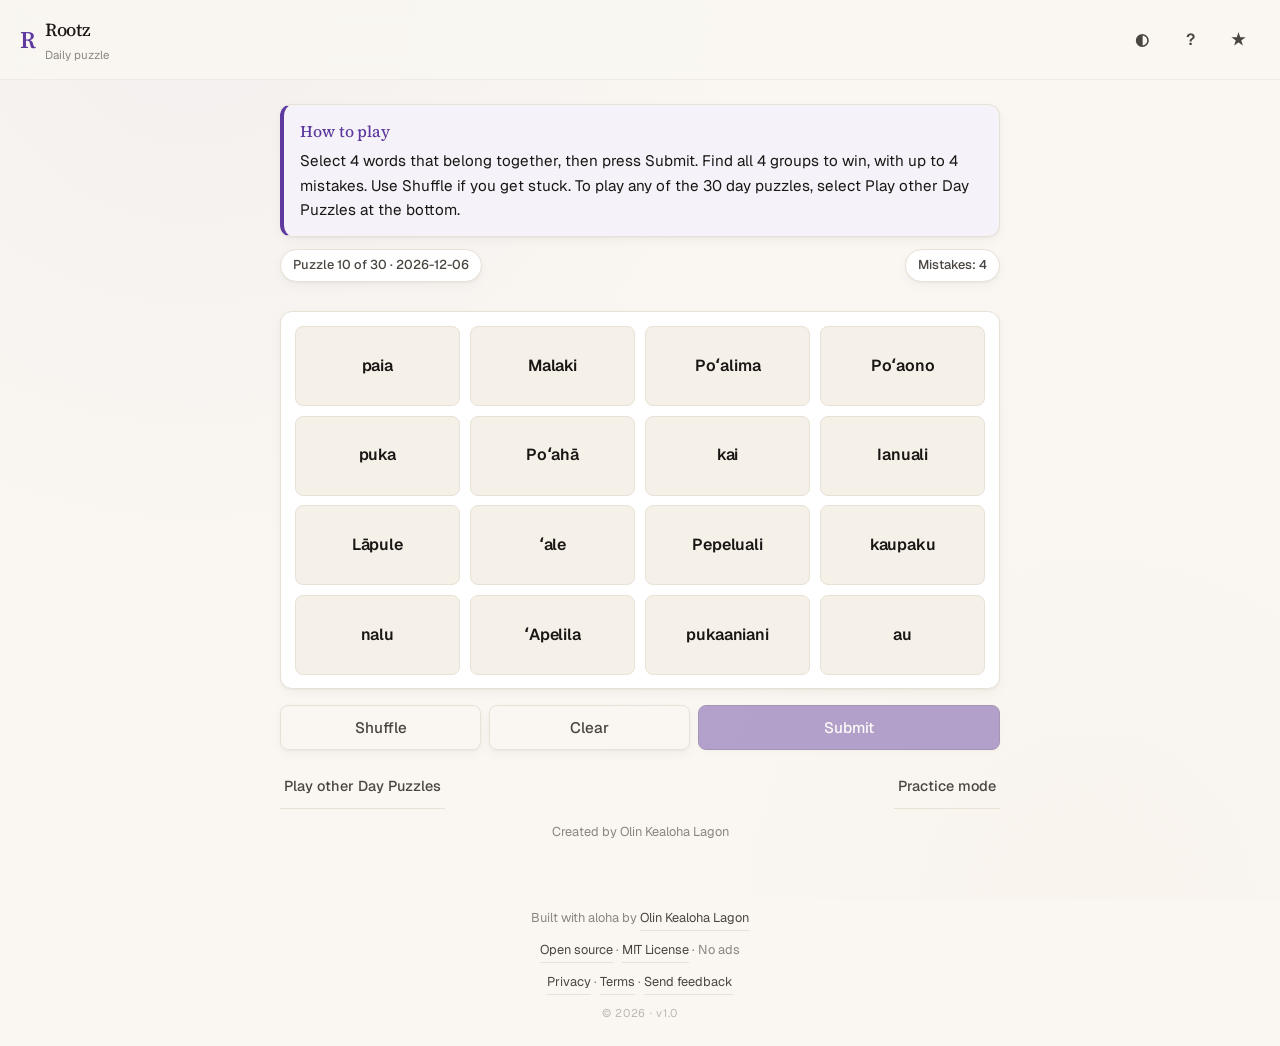
==== index.html @ 4125d130 "Initial commit: Rootz daily Hawaiian word puzzle" ====
<!doctype html>
<html lang="en">
<head>
  <meta charset="utf-8">
  <meta name="viewport" content="width=device-width, initial-scale=1, maximum-scale=5, viewport-fit=cover">
  <meta name="theme-color" content="#faf7f2" media="(prefers-color-scheme: light)">
  <meta name="theme-color" content="#15171c" media="(prefers-color-scheme: dark)">
  <title>Rootz</title>
  <meta name="description" content="A daily Hawaiian word sorting game. Find 4 groups of 4 words.">
  <link rel="manifest" href="manifest.webmanifest">
  <link rel="apple-touch-icon" href="icon-192.png">
  <meta name="apple-mobile-web-app-capable" content="yes">
  <meta name="apple-mobile-web-app-status-bar-style" content="default">
  <meta name="apple-mobile-web-app-title" content="Rootz">
  <meta name="mobile-web-app-capable" content="yes">
  <meta name="format-detection" content="telephone=no">

  <link rel="preconnect" href="https://fonts.googleapis.com">
  <link rel="preconnect" href="https://fonts.gstatic.com" crossorigin>
  <link href="https://fonts.googleapis.com/css2?family=Source+Serif+4:opsz,wght@8..60,400;8..60,500;8..60,600;8..60,700&family=Geist:wght@300;400;500;600;700&display=swap" rel="stylesheet">

  <link rel="stylesheet" href="styles.css">

  <script>
    (function(){
      try{
        var t = localStorage.getItem('rootz_theme');
        if(!t){
          t = (window.matchMedia && window.matchMedia('(prefers-color-scheme: dark)').matches) ? 'dark' : 'light';
        }
        if(t === 'dark') document.documentElement.setAttribute('data-theme', 'dark');
      }catch(e){}
    })();
  </script>
</head>
<body>
  <div class="app">
    <header class="topbar">
      <a class="brand" href="./index.html" aria-label="Rootz home">
        <span class="logo" aria-hidden="true">R</span>
        <span class="brandText">
          <span class="title">Rootz</span>
          <span class="subtitle" id="subtitle">Daily puzzle</span>
        </span>
      </a>

      <div class="topActions">
        <button class="iconBtn" id="themeBtn" type="button" aria-label="Toggle dark mode" title="Toggle dark mode">
          <span aria-hidden="true">◐</span>
        </button>
        <button class="iconBtn" id="howBtn" type="button" aria-label="How to play" title="How to play">
          <span aria-hidden="true">?</span>
        </button>
        <button class="iconBtn" id="statsBtn" type="button" aria-label="Stats" title="Stats">
          <span aria-hidden="true">★</span>
        </button>
      </div>
    </header>

    <main class="main">
      <section class="solvedCard introCard" aria-label="Instructions">
        <div class="solvedLabel">How to play</div>
        <p class="introText">Select 4 words that belong together, then press Submit. Find all 4 groups to win, with up to 4 mistakes. Use Shuffle if you get stuck. To play any of the 30 day puzzles, select Play other Day Puzzles at the bottom.</p>
      </section>

      <section class="statusRow" aria-live="polite">
        <div class="statusPill" id="puzzleMeta">Loading…</div>
        <div class="statusPill" id="mistakesPill">Mistakes: <span id="mistakesLeft">4</span></div>
      </section>

      <section class="solved" id="solvedGroups" aria-label="Solved groups"></section>

      <section class="boardWrap">
        <div class="board" id="board" role="grid" aria-label="Word board"></div>
      </section>

      <section class="controls">
        <button class="btn ghost" id="shuffleBtn" type="button">Shuffle</button>
        <button class="btn ghost" id="clearBtn" type="button">Clear</button>
        <button class="btn primary" id="submitBtn" type="button" disabled>Submit</button>
      </section>

      <section class="footerRow">
        <button class="linkBtn" id="archiveBtn" type="button">Play other Day Puzzles</button>
        <button class="linkBtn" id="practiceBtn" type="button">Practice mode</button>
      </section>

      <p class="creditLine">Created by Olin Kealoha Lagon</p>
    </main>

    <div class="toast" id="toast" role="status" aria-live="polite" aria-atomic="true"></div>
  </div>

  <dialog class="modal" id="howModal" aria-labelledby="howTitle">
    <div class="modalInner">
      <div class="modalTop">
        <h2 id="howTitle">How to play</h2>
        <button class="iconBtn" data-close="howModal" type="button" aria-label="Close">✕</button>
      </div>
      <div class="modalBody">
        <p>Select 4 words that belong together, then press Submit.</p>
        <p>Find 4 groups of 4. You have 4 mistakes.</p>
        <p>Tip: Use Shuffle if the board feels stuck.</p>
        <p>To play any of the 30 day puzzles, select Play other Day Puzzles.</p>
      </div>
      <div class="modalBottom">
        <button class="btn primary" data-close="howModal" type="button">Got it</button>
      </div>
    </div>
  </dialog>

  <dialog class="modal" id="statsModal" aria-labelledby="statsTitle">
    <div class="modalInner">
      <div class="modalTop">
        <h2 id="statsTitle">Stats</h2>
        <button class="iconBtn" data-close="statsModal" type="button" aria-label="Close">✕</button>
      </div>
      <div class="modalBody">
        <div class="statsGrid">
          <div class="statCard">
            <div class="statNum" id="statPlayed">0</div>
            <div class="statLbl">Played</div>
          </div>
          <div class="statCard">
            <div class="statNum" id="statWinPct">0%</div>
            <div class="statLbl">Win %</div>
          </div>
          <div class="statCard">
            <div class="statNum" id="statStreak">0</div>
            <div class="statLbl">Streak</div>
          </div>
          <div class="statCard">
            <div class="statNum" id="statBest">0</div>
            <div class="statLbl">Best streak</div>
          </div>
        </div>
      </div>
      <div class="modalBottom">
        <button class="btn ghost" id="resetStatsBtn" type="button">Reset stats</button>
        <button class="btn primary" data-close="statsModal" type="button">Close</button>
      </div>
    </div>
  </dialog>

  <dialog class="modal" id="endModal" aria-labelledby="endTitle">
    <div class="modalInner">
      <div class="modalTop">
        <h2 id="endTitle">Result</h2>
        <button class="iconBtn" data-close="endModal" type="button" aria-label="Close">✕</button>
      </div>
      <div class="modalBody">
        <div class="resultLine" id="endSummary"></div>
        <div class="resultGrid" id="resultGrid" aria-label="Result grid"></div>
      </div>
      <div class="modalBottom">
        <button class="btn ghost" id="copyBtn" type="button">Copy</button>
        <button class="btn primary" data-close="endModal" type="button">Done</button>
      </div>
    </div>
  </dialog>

  <dialog class="modal" id="archiveModal" aria-labelledby="archiveTitle">
    <div class="modalInner">
      <div class="modalTop">
        <h2 id="archiveTitle">Play other Day Puzzles</h2>
        <button class="iconBtn" data-close="archiveModal" type="button" aria-label="Close">✕</button>
      </div>
      <div class="modalBody">
        <div class="archiveRow">
          <label class="archiveLabel" for="archiveSelect">Puzzle</label>
          <select id="archiveSelect" class="select"></select>
          <button class="btn primary" id="openArchiveSelectedBtn" type="button">Play</button>
        </div>
        <p class="hint">Playing other days does not affect your daily streak.</p>
      </div>
      <div class="modalBottom">
        <button class="btn primary" data-close="archiveModal" type="button">Close</button>
      </div>
    </div>
  </dialog>

  <footer>
    <span class="footer-line">Built with aloha by <a href="https://www.linkedin.com/in/olinlagon/" target="_blank" rel="noopener">Olin Kealoha Lagon</a></span>
    <span class="footer-line"><a href="https://github.com/olagon/rootz" target="_blank" rel="noopener">Open source</a> &middot; <a href="https://opensource.org/licenses/MIT" target="_blank" rel="noopener">MIT License</a> &middot; No ads</span>
    <span class="footer-line"><a href="privacy.html">Privacy</a> &middot; <a href="terms.html">Terms</a> &middot; <a href="https://www.linkedin.com/in/olinlagon/" target="_blank" rel="noopener">Send feedback</a></span>
    <span class="footer-line footer-version">© 2026 &middot; v1.0</span>
  </footer>

  <script>
    (function(){
      var btn = document.getElementById('themeBtn');
      if(!btn) return;
      btn.addEventListener('click', function(){
        var isDark = document.documentElement.getAttribute('data-theme') === 'dark';
        if(isDark){
          document.documentElement.removeAttribute('data-theme');
          try{ localStorage.setItem('rootz_theme', 'light'); }catch(e){}
        }else{
          document.documentElement.setAttribute('data-theme', 'dark');
          try{ localStorage.setItem('rootz_theme', 'dark'); }catch(e){}
        }
      });
    })();
  </script>

  <script src="app.js" type="module"></script>
</body>
</html>
---- styles.css ----
/* Rootz */
/* Look and feel mirrors olelodaily.com (learnhawaiian). */
/* Mobile first. No frameworks. */

:root{
  --bg: #faf7f2;
  --surface: #ffffff;
  --surface-warm: #f5f0e8;
  --ink: #1a1614;
  --ink-soft: #4a4540;
  --ink-muted: #8a8580;
  --line: #e8e1d6;
  --line-soft: #f0ebe1;

  --accent: #5e3a9e;
  --accent-soft: #ede7f7;
  --accent-deep: #3d2670;

  --warm: #c4602b;
  --warm-soft: #f9ede4;

  --success: #5a7a3c;
  --success-soft: #eef3e6;
  --error: #b8312a;
  --error-soft: #f9e9e7;

  --radius: 12px;
  --radiusSm: 8px;
  --shadow: 0 1px 2px rgba(26, 22, 20, 0.04), 0 4px 12px rgba(26, 22, 20, 0.04);
  --shadow-lg: 0 8px 32px rgba(26, 22, 20, 0.08);

  --header-bg: rgba(250, 247, 242, 0.85);
  --modal-overlay: rgba(26, 22, 20, 0.45);

  --font-display: 'Source Serif 4', Georgia, serif;
  --font-body: 'Geist', -apple-system, BlinkMacSystemFont, 'Segoe UI', Roboto, Helvetica, Arial, sans-serif;

  --g1: #d4a93a;
  --g2: #4a72a8;
  --g3: #5e3a9e;
  --g4: #5a7a3c;

  --tap: 44px;

  --safe-top: env(safe-area-inset-top);
  --safe-bottom: env(safe-area-inset-bottom);
  --safe-left: env(safe-area-inset-left);
  --safe-right: env(safe-area-inset-right);
}

html[data-theme="dark"]{
  --bg: #15171c;
  --surface: #1e2128;
  --surface-warm: #232730;
  --ink: #e8e6e1;
  --ink-soft: #b3afa6;
  --ink-muted: #7a7670;
  --line: #2d3138;
  --line-soft: #262a31;

  --accent: #a98ce0;
  --accent-soft: #2c2540;
  --accent-deep: #c9b3f5;

  --warm: #e89060;
  --warm-soft: #3a2820;

  --success: #88c060;
  --success-soft: #233019;
  --error: #e57570;
  --error-soft: #391a18;

  --shadow: 0 1px 2px rgba(0, 0, 0, 0.3), 0 4px 12px rgba(0, 0, 0, 0.25);
  --shadow-lg: 0 8px 32px rgba(0, 0, 0, 0.45);

  --header-bg: rgba(21, 23, 28, 0.85);
  --modal-overlay: rgba(0, 0, 0, 0.65);

  --g1: #e0bf5e;
  --g2: #7fa3d6;
  --g3: #a98ce0;
  --g4: #95c773;
}

*{ box-sizing: border-box; }
*, *::before, *::after{
  -webkit-tap-highlight-color: transparent;
}

html{
  text-size-adjust: 100%;
  -webkit-text-size-adjust: 100%;
}

html, body{ height: 100%; }
body{
  margin: 0;
  background: var(--bg);
  background-image:
    radial-gradient(circle at 15% 0%, rgba(94, 58, 158, 0.04) 0%, transparent 40%),
    radial-gradient(circle at 85% 100%, rgba(196, 96, 43, 0.025) 0%, transparent 40%);
  background-attachment: fixed;
  color: var(--ink);
  font-family: var(--font-body);
  font-size: 16px;
  line-height: 1.55;
  font-optical-sizing: auto;
  -webkit-font-smoothing: antialiased;
  -moz-osx-font-smoothing: grayscale;
  min-height: 100vh;
  min-height: 100svh;
  display: flex;
  flex-direction: column;
  overscroll-behavior-y: contain;
}

button{
  font-family: var(--font-body);
  font-size: inherit;
  cursor: pointer;
  touch-action: manipulation;
}
button:focus-visible{
  outline: 2px solid var(--accent);
  outline-offset: 2px;
}

/* HEADER */
.topbar{
  position: sticky;
  top: 0;
  z-index: 50;
  display: flex;
  justify-content: space-between;
  align-items: center;
  gap: 0.5rem;
  padding: 0.7rem 1rem;
  padding-top: max(0.7rem, var(--safe-top));
  padding-left: max(1rem, var(--safe-left));
  padding-right: max(1rem, var(--safe-right));
  background: var(--header-bg);
  backdrop-filter: blur(12px);
  -webkit-backdrop-filter: blur(12px);
  border-bottom: 1px solid var(--line-soft);
}

.brand{
  display: flex;
  align-items: center;
  gap: 0.55rem;
  text-decoration: none;
  color: var(--ink);
  min-width: 0;
  flex: 1;
}

.logo{
  font-family: var(--font-display);
  font-weight: 600;
  font-size: 1.5rem;
  line-height: 1;
  color: var(--accent);
  background: transparent;
  border: none;
  padding: 0;
  display: inline-flex;
  align-items: baseline;
  flex: none;
}

.brandText{ min-width: 0; display: flex; flex-direction: column; }
.title{
  font-family: var(--font-display);
  font-weight: 500;
  font-size: 1.05rem;
  letter-spacing: -0.01em;
  color: var(--ink);
  white-space: nowrap;
  overflow: hidden;
  text-overflow: ellipsis;
}
.subtitle{
  margin-top: 1px;
  font-size: 0.72rem;
  color: var(--ink-muted);
  white-space: nowrap;
  overflow: hidden;
  text-overflow: ellipsis;
}

.topActions{
  display: flex;
  align-items: center;
  gap: 0.25rem;
  flex: none;
}

.iconBtn{
  height: var(--tap);
  width: var(--tap);
  min-height: var(--tap);
  min-width: var(--tap);
  border-radius: 999px;
  border: 1px solid transparent;
  background: transparent;
  color: var(--ink-soft);
  display: inline-grid;
  place-items: center;
  font-size: 1rem;
  font-weight: 600;
  transition: background 0.15s ease, color 0.15s ease, border-color 0.15s ease;
}
.iconBtn:hover{
  background: var(--surface-warm);
  color: var(--ink);
  border-color: var(--line);
}
.iconBtn:active{
  background: var(--accent-soft);
  color: var(--accent);
}
.iconBtn:focus-visible{
  outline: none;
  border-color: var(--accent);
  box-shadow: 0 0 0 2px var(--accent-soft);
}

/* MAIN */
.app{
  display: flex;
  flex-direction: column;
  flex: 1;
  width: 100%;
}

.main{
  width: 100%;
  max-width: 760px;
  margin: 0 auto;
  padding: 1rem;
  padding-left: max(1rem, var(--safe-left));
  padding-right: max(1rem, var(--safe-right));
  padding-bottom: max(1.5rem, var(--safe-bottom));
  flex: 1;
}

.statusRow{
  display: flex;
  flex-wrap: wrap;
  gap: 0.45rem;
  align-items: center;
  justify-content: space-between;
  margin-top: 0.75rem;
}

.statusPill{
  background: var(--surface);
  border: 1px solid var(--line);
  border-radius: 999px;
  padding: 0.35rem 0.75rem;
  box-shadow: var(--shadow);
  font-size: 0.8rem;
  font-weight: 500;
  color: var(--ink-soft);
  white-space: nowrap;
}

.solved{
  margin-top: 0.85rem;
  display: grid;
  gap: 0.5rem;
}

.solvedCard{
  border: 1px solid var(--line);
  border-radius: var(--radius);
  background: var(--surface);
  box-shadow: var(--shadow);
  padding: 0.85rem 1rem;
}

.solvedCard.introCard{
  background: color-mix(in srgb, var(--accent) 6%, var(--surface));
  border-left: 4px solid var(--accent);
}

.solvedLabel{
  font-family: var(--font-display);
  font-weight: 500;
  font-size: 1rem;
  margin-bottom: 0.35rem;
  color: var(--accent);
  letter-spacing: -0.005em;
}

.solvedWords{
  display: flex;
  flex-wrap: wrap;
  gap: 0.4rem;
}

.chip{
  border-radius: 999px;
  padding: 0.3rem 0.7rem;
  background: var(--surface-warm);
  border: 1px solid var(--line);
  font-weight: 500;
  font-size: 0.82rem;
  color: var(--ink-soft);
}

/* BOARD */
.boardWrap{
  margin-top: 1rem;
  background: var(--surface);
  border: 1px solid var(--line);
  border-radius: var(--radius);
  box-shadow: var(--shadow);
  padding: 0.6rem;
  overscroll-behavior: contain;
}

.board{
  display: grid;
  grid-template-columns: repeat(4, minmax(0, 1fr));
  gap: 0.4rem;
}

.tile{
  border: 1px solid var(--line);
  border-radius: var(--radiusSm);
  background: var(--surface-warm);
  color: var(--ink);
  padding: 0.55rem 0.35rem;
  min-height: 64px;
  display: grid;
  place-items: center;
  text-align: center;
  font-family: var(--font-body);
  font-weight: 600;
  /* Fluid font: shrinks on narrow viewports so 13-char Hawaiian words fit. */
  font-size: clamp(0.72rem, 2.5vw, 0.95rem);
  letter-spacing: -0.01em;
  line-height: 1.15;
  cursor: pointer;
  user-select: none;
  -webkit-user-select: none;
  -webkit-touch-callout: none;
  overflow-wrap: break-word;
  word-break: normal;
  hyphens: none;
  touch-action: manipulation;
  transition: transform 0.08s ease, background 0.12s ease, border-color 0.12s ease, color 0.12s ease;
}
.tile > span{
  display: block;
  width: 100%;
  overflow-wrap: anywhere;
}

.tile:focus-visible{
  outline: none;
  border-color: var(--accent);
  box-shadow: 0 0 0 2px var(--accent-soft);
}
.tile:hover{ background: color-mix(in srgb, var(--accent) 5%, var(--surface-warm)); }
.tile:active{ transform: scale(0.97); }

.tile.selected{
  background: var(--accent);
  border-color: var(--accent-deep);
  color: #ffffff;
}

.tile.locked{
  cursor: default;
  opacity: 0.55;
}

/* CONTROLS */
.controls{
  margin-top: 1rem;
  display: grid;
  grid-template-columns: 1fr 1fr 1.5fr;
  gap: 0.5rem;
}

.btn{
  border: 1px solid var(--line);
  border-radius: var(--radiusSm);
  padding: 0.75rem 0.85rem;
  min-height: var(--tap);
  font-family: var(--font-body);
  font-weight: 500;
  font-size: 0.95rem;
  cursor: pointer;
  background: var(--surface);
  color: var(--ink);
  box-shadow: var(--shadow);
  touch-action: manipulation;
  transition: background 0.12s ease, border-color 0.12s ease, color 0.12s ease, transform 0.06s ease;
}

.btn:hover{ background: var(--surface-warm); }
.btn:active{ transform: translateY(1px); }
.btn:focus-visible{
  outline: none;
  border-color: var(--accent);
  box-shadow: 0 0 0 2px var(--accent-soft);
}
.btn:disabled{ opacity: 0.45; cursor: not-allowed; }

.btn.primary{
  background: var(--accent);
  color: #ffffff;
  border-color: var(--accent-deep);
}
.btn.primary:hover{ background: var(--accent-deep); }

.btn.ghost{
  background: transparent;
  color: var(--ink-soft);
}
.btn.ghost:hover{ background: var(--surface-warm); color: var(--ink); }

.footerRow{
  margin-top: 0.9rem;
  display: flex;
  justify-content: space-between;
  gap: 0.5rem;
  flex-wrap: wrap;
}

.linkBtn{
  background: transparent;
  border: none;
  color: var(--ink-soft);
  font-weight: 500;
  font-size: 0.9rem;
  cursor: pointer;
  padding: 0.5rem 0.25rem;
  min-height: var(--tap);
  border-bottom: 1px solid var(--line);
  border-radius: 0;
  touch-action: manipulation;
  transition: color 0.12s ease, border-color 0.12s ease;
}
.linkBtn:hover{ color: var(--accent); border-bottom-color: var(--accent); }
.linkBtn:focus-visible{
  outline: none;
  color: var(--accent);
  border-bottom-color: var(--accent);
}

.toast{
  position: fixed;
  left: 50%;
  bottom: max(18px, calc(var(--safe-bottom) + 12px));
  transform: translateX(-50%);
  max-width: 540px;
  width: calc(100% - 28px);
  padding: 0.75rem 1rem;
  border-radius: var(--radiusSm);
  border: 1px solid var(--line);
  background: var(--ink);
  box-shadow: var(--shadow-lg);
  color: var(--surface);
  font-weight: 500;
  font-size: 0.9rem;
  text-align: center;
  z-index: 80;
  opacity: 0;
  pointer-events: none;
  transition: opacity 0.18s ease, transform 0.18s ease;
}
.toast.show{
  opacity: 1;
  transform: translateX(-50%) translateY(-2px);
}

/* MODALS */
.modal{
  border: none;
  padding: 0;
  border-radius: var(--radius);
  max-width: 520px;
  width: calc(100% - 24px);
  max-height: calc(100dvh - 48px);
  box-shadow: var(--shadow-lg);
  background: transparent;
  color: var(--ink);
  overflow: hidden;
}

.modal::backdrop{
  background: var(--modal-overlay);
  backdrop-filter: blur(2px);
  -webkit-backdrop-filter: blur(2px);
}

.modalInner{
  background: var(--surface);
  border: 1px solid var(--line);
  border-radius: var(--radius);
  display: flex;
  flex-direction: column;
  max-height: calc(100dvh - 48px);
}

.modalTop{
  display: flex;
  align-items: center;
  justify-content: space-between;
  gap: 0.5rem;
  padding: 0.85rem 1rem 0.65rem;
  border-bottom: 1px solid var(--line-soft);
  flex: none;
}

.modalTop h2{
  margin: 0;
  font-family: var(--font-display);
  font-weight: 500;
  font-size: 1.2rem;
  letter-spacing: -0.01em;
  color: var(--ink);
}

.modalBody{
  padding: 0.9rem 1rem;
  color: var(--ink-soft);
  overflow-y: auto;
  -webkit-overflow-scrolling: touch;
  overscroll-behavior: contain;
}
.modalBody p{ margin: 0 0 0.7rem; }
.modalBody p:last-child{ margin-bottom: 0; }

.modalBottom{
  padding: 0.75rem 1rem;
  padding-bottom: max(0.75rem, var(--safe-bottom));
  display: flex;
  gap: 0.5rem;
  justify-content: flex-end;
  border-top: 1px solid var(--line-soft);
  flex-wrap: wrap;
  flex: none;
}
.modalBottom .btn{ flex: 1; min-width: 120px; }

.statsGrid{
  display: grid;
  grid-template-columns: repeat(2, 1fr);
  gap: 0.6rem;
}

.statCard{
  border: 1px solid var(--line);
  border-radius: var(--radiusSm);
  padding: 0.85rem;
  background: var(--surface-warm);
  text-align: center;
}

.statNum{
  font-family: var(--font-display);
  font-size: 1.6rem;
  font-weight: 600;
  color: var(--accent);
  line-height: 1.1;
}
.statLbl{
  margin-top: 0.25rem;
  font-size: 0.78rem;
  font-weight: 500;
  color: var(--ink-muted);
}

.resultLine{
  font-weight: 500;
  color: var(--ink);
  margin-bottom: 0.75rem;
}

.resultGrid{
  display: grid;
  grid-template-columns: repeat(4, 1fr);
  gap: 0.35rem;
  max-width: 220px;
}

.square{
  width: 100%;
  padding-top: 100%;
  border-radius: 4px;
  background: var(--surface-warm);
  border: 1px solid var(--line);
}

.hint{
  margin-top: 0.6rem;
  font-size: 0.82rem;
  color: var(--ink-muted);
}

.creditLine{
  margin: 0.85rem 4px 0;
  text-align: center;
  font-size: 0.8rem;
  color: var(--ink-muted);
}

.introText{
  margin: 0;
  color: var(--ink);
  font-weight: 400;
  line-height: 1.6;
  font-size: 0.95rem;
}

.archiveRow{
  display: grid;
  grid-template-columns: 1fr;
  gap: 0.6rem;
  align-items: stretch;
}

.archiveLabel{
  font-weight: 500;
  color: var(--ink);
  font-size: 0.9rem;
}

.select{
  border: 1px solid var(--line);
  border-radius: var(--radiusSm);
  padding: 0.7rem 0.8rem;
  min-height: var(--tap);
  background: var(--surface);
  color: var(--ink);
  font-family: var(--font-body);
  font-weight: 500;
  /* 16px+ to stop iOS zoom on focus */
  font-size: 16px;
  width: 100%;
  appearance: none;
  -webkit-appearance: none;
  background-image: linear-gradient(45deg, transparent 50%, var(--ink-muted) 50%),
                    linear-gradient(135deg, var(--ink-muted) 50%, transparent 50%);
  background-position: calc(100% - 18px) 50%, calc(100% - 12px) 50%;
  background-size: 6px 6px, 6px 6px;
  background-repeat: no-repeat;
  padding-right: 2.25rem;
}
.select:focus-visible{
  outline: none;
  border-color: var(--accent);
  box-shadow: 0 0 0 2px var(--accent-soft);
}

/* FOOTER */
footer{
  text-align: center;
  padding: 1.5rem 1rem;
  padding-bottom: max(1.5rem, calc(var(--safe-bottom) + 0.5rem));
  padding-left: max(1rem, var(--safe-left));
  padding-right: max(1rem, var(--safe-right));
  font-size: 0.8rem;
  color: var(--ink-muted);
  margin-top: auto;
  line-height: 1.55;
}
footer a{
  color: var(--ink-soft);
  text-decoration: none;
  border-bottom: 1px solid var(--line);
  transition: color 0.15s, border-color 0.15s;
  white-space: nowrap;
  display: inline-block;
  padding: 2px 0;
}
footer a:hover{ color: var(--accent); border-bottom-color: var(--accent); }
footer .footer-line{
  display: block;
  margin-bottom: 0.45rem;
}
footer .footer-line:last-child{ margin-bottom: 0; }
footer .footer-version{
  margin-top: 0.6rem;
  font-size: 0.7rem;
  opacity: 0.55;
  letter-spacing: 0.06em;
}

/* RESPONSIVE TUNING */
@media (min-width: 480px){
  .main{ padding: 1.25rem 1.25rem 2rem; }
  .board{ gap: 0.5rem; }
  .boardWrap{ padding: 0.85rem; }
  .tile{ font-size: clamp(0.85rem, 2vw, 1rem); min-height: 72px; padding: 0.7rem 0.5rem; }
  .archiveRow{ grid-template-columns: auto 1fr auto; align-items: center; }
}

@media (min-width: 780px){
  .topbar{ padding: 1rem 1.25rem; }
  .main{ padding: 1.5rem 1.25rem 2.5rem; }
  .title{ font-size: 1.15rem; }
  .board{ gap: 0.6rem; }
  .tile{ font-size: 1rem; min-height: 80px; }
}

/* Very small phones */
@media (max-width: 360px){
  .topbar{ padding: 0.55rem 0.75rem; gap: 0.35rem; }
  .logo{ font-size: 1.35rem; }
  .title{ font-size: 0.95rem; }
  .subtitle{ display: none; }
  .iconBtn{ height: 42px; width: 42px; min-height: 42px; min-width: 42px; }
  .main{ padding: 0.85rem 0.75rem 1.25rem; }
  .boardWrap{ padding: 0.5rem; }
  .board{ gap: 0.3rem; }
  .tile{ min-height: 58px; padding: 0.45rem 0.25rem; }
  .controls{ gap: 0.4rem; }
  .btn{ padding: 0.7rem 0.6rem; font-size: 0.9rem; }
}

/* Landscape on short phones */
@media (max-height: 520px) and (orientation: landscape){
  .topbar{ padding: 0.4rem 1rem; }
  .iconBtn{ height: 40px; width: 40px; min-height: 40px; min-width: 40px; }
  .main{ padding: 0.5rem 1rem 1rem; }
  .solvedCard.introCard{ display: none; }
  .tile{ min-height: 50px; }
}

@media (prefers-reduced-motion: reduce){
  .tile, .toast, .btn, .iconBtn, footer a{ transition: none; }
  .tile:active, .btn:active{ transform: none; }
}

/* Hover effects only on devices that actually have hover, so they don't get
   stuck on touch. */
@media (hover: none){
  .iconBtn:hover, .btn:hover, .btn.ghost:hover, .tile:hover, .linkBtn:hover, footer a:hover{
    background: initial;
    color: inherit;
    border-color: var(--line);
  }
  .btn.primary:hover{ background: var(--accent); }
  .tile:hover{ background: var(--surface-warm); }
  .iconBtn:hover{ background: transparent; color: var(--ink-soft); }
  .linkBtn:hover, footer a:hover{ color: var(--ink-soft); border-bottom-color: var(--line); }
}
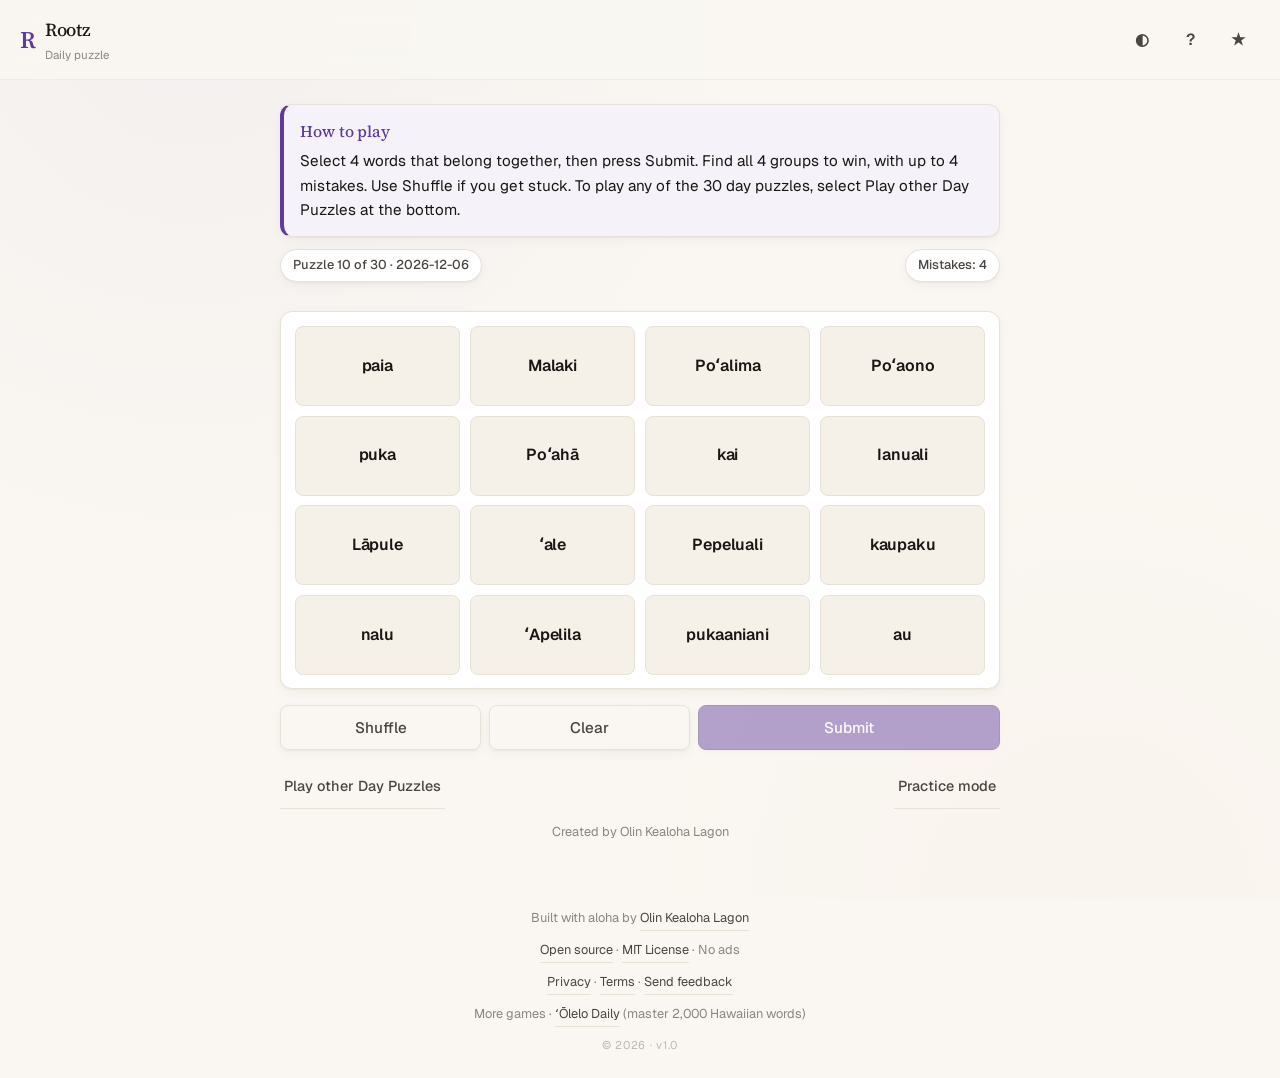
==== commit 12512864: "Add More Games line to footer" ====
--- a/index.html
+++ b/index.html
@@ -183,6 +183,7 @@
     <span class="footer-line">Built with aloha by <a href="https://www.linkedin.com/in/olinlagon/" target="_blank" rel="noopener">Olin Kealoha Lagon</a></span>
     <span class="footer-line"><a href="https://github.com/olagon/rootz" target="_blank" rel="noopener">Open source</a> &middot; <a href="https://opensource.org/licenses/MIT" target="_blank" rel="noopener">MIT License</a> &middot; No ads</span>
     <span class="footer-line"><a href="privacy.html">Privacy</a> &middot; <a href="terms.html">Terms</a> &middot; <a href="https://www.linkedin.com/in/olinlagon/" target="_blank" rel="noopener">Send feedback</a></span>
+    <span class="footer-line">More games &middot; <a href="https://olelodaily.com/" target="_blank" rel="noopener">ʻŌlelo Daily</a> (master 2,000 Hawaiian words)</span>
     <span class="footer-line footer-version">© 2026 &middot; v1.0</span>
   </footer>
 
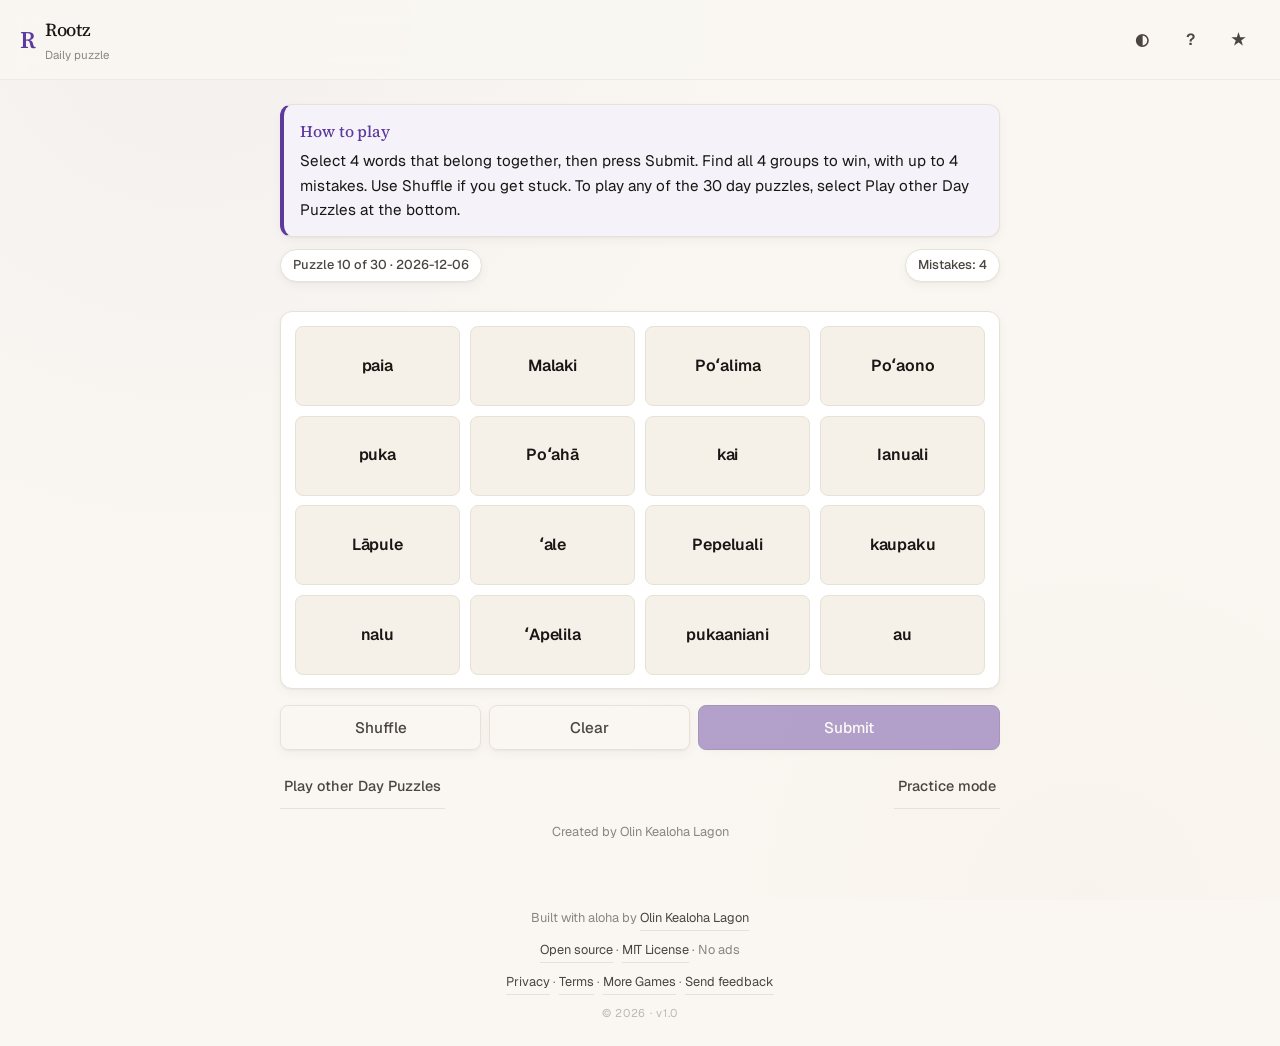
==== commit 6b8c496b: "Add More Games popup to footer" ====
--- a/index.html
+++ b/index.html
@@ -159,6 +159,41 @@
     </div>
   </dialog>
 
+  <dialog class="modal" id="gamesModal" aria-labelledby="gamesTitle">
+    <div class="modalInner">
+      <div class="modalTop">
+        <h2 id="gamesTitle">More Games</h2>
+        <button class="iconBtn" data-close="gamesModal" type="button" aria-label="Close">✕</button>
+      </div>
+      <div class="modalBody gamesBody">
+        <div class="kindness">
+          <p class="kind-headline">Aloha kākou.</p>
+          <p>ʻO wau ʻo Olin Kealoha Lagon. Here are the other Hawaiian language games I have gifted. They are all open source. Make a copy, edit it, re-release as your own version, or contact me if you want to take one over.</p>
+        </div>
+
+        <div class="gameItem">
+          <h3><a href="https://olelodaily.com" target="_blank" rel="noopener">OleloDaily.com</a></h3>
+          <p>A daily ʻŌlelo Hawaiʻi vocabulary trainer. Bite-sized rounds, gentle streaks, an essentials track and a fluency track. The goal is small daily reps that compound, not a marathon. Built for learners who want to keep showing up.</p>
+        </div>
+
+        <div class="gameItem">
+          <h3><a href="https://shiftywords.com" target="_blank" rel="noopener">ShiftyWords.com</a></h3>
+          <p>A daily 5-letter word puzzle in six languages, including ʻŌlelo Hawaiʻi. Switch the puzzle into Hawaiian from the footer language picker. Your streak is tracked separately for each language so you can keep one going in English and start a fresh one in Hawaiian.</p>
+        </div>
+
+        <div class="gameItem">
+          <h3><a href="https://olagon.github.io/MokuMatch/" target="_blank" rel="noopener">MokuMatch</a></h3>
+          <p>A Hawaiʻi place-knowledge game. Most people who grew up in Hawaiʻi can name the islands. Fewer can name the moku. Fewer still can place an ahupuaʻa. These names tell you where the water flowed, who lived there, who fished, and what was grown. MokuMatch uses live State of Hawaiʻi GIS data to teach the mokupuni, moku, and ahupuaʻa map one tap at a time.</p>
+        </div>
+
+        <p class="mahalo">Mahalo for playing and learning Hawaiian.</p>
+      </div>
+      <div class="modalBottom">
+        <button class="btn primary" data-close="gamesModal" type="button">Close</button>
+      </div>
+    </div>
+  </dialog>
+
   <dialog class="modal" id="archiveModal" aria-labelledby="archiveTitle">
     <div class="modalInner">
       <div class="modalTop">
@@ -182,25 +217,38 @@
   <footer>
     <span class="footer-line">Built with aloha by <a href="https://www.linkedin.com/in/olinlagon/" target="_blank" rel="noopener">Olin Kealoha Lagon</a></span>
     <span class="footer-line"><a href="https://github.com/olagon/rootz" target="_blank" rel="noopener">Open source</a> &middot; <a href="https://opensource.org/licenses/MIT" target="_blank" rel="noopener">MIT License</a> &middot; No ads</span>
-    <span class="footer-line"><a href="privacy.html">Privacy</a> &middot; <a href="terms.html">Terms</a> &middot; <a href="https://www.linkedin.com/in/olinlagon/" target="_blank" rel="noopener">Send feedback</a></span>
-    <span class="footer-line">More games &middot; <a href="https://olelodaily.com/" target="_blank" rel="noopener">ʻŌlelo Daily</a> (master 2,000 Hawaiian words)</span>
+    <span class="footer-line"><a href="privacy.html">Privacy</a> &middot; <a href="terms.html">Terms</a> &middot; <a href="#" id="footer-games-link">More Games</a> &middot; <a href="https://www.linkedin.com/in/olinlagon/" target="_blank" rel="noopener">Send feedback</a></span>
     <span class="footer-line footer-version">© 2026 &middot; v1.0</span>
   </footer>
 
   <script>
     (function(){
       var btn = document.getElementById('themeBtn');
-      if(!btn) return;
-      btn.addEventListener('click', function(){
-        var isDark = document.documentElement.getAttribute('data-theme') === 'dark';
-        if(isDark){
-          document.documentElement.removeAttribute('data-theme');
-          try{ localStorage.setItem('rootz_theme', 'light'); }catch(e){}
-        }else{
-          document.documentElement.setAttribute('data-theme', 'dark');
-          try{ localStorage.setItem('rootz_theme', 'dark'); }catch(e){}
-        }
-      });
+      if(btn){
+        btn.addEventListener('click', function(){
+          var isDark = document.documentElement.getAttribute('data-theme') === 'dark';
+          if(isDark){
+            document.documentElement.removeAttribute('data-theme');
+            try{ localStorage.setItem('rootz_theme', 'light'); }catch(e){}
+          }else{
+            document.documentElement.setAttribute('data-theme', 'dark');
+            try{ localStorage.setItem('rootz_theme', 'dark'); }catch(e){}
+          }
+        });
+      }
+
+      var gamesLink = document.getElementById('footer-games-link');
+      var gamesModal = document.getElementById('gamesModal');
+      if(gamesLink && gamesModal){
+        gamesLink.addEventListener('click', function(e){
+          e.preventDefault();
+          if(typeof gamesModal.showModal === 'function'){
+            if(!gamesModal.open) gamesModal.showModal();
+          }else{
+            gamesModal.setAttribute('open', '');
+          }
+        });
+      }
     })();
   </script>
 
--- a/styles.css
+++ b/styles.css
@@ -658,6 +658,68 @@
   box-shadow: 0 0 0 2px var(--accent-soft);
 }
 
+/* MORE GAMES MODAL */
+.gamesBody{
+  color: var(--ink-soft);
+}
+.gamesBody .kindness{
+  background: color-mix(in srgb, var(--accent) 8%, var(--surface));
+  border-left: 4px solid var(--accent);
+  padding: 1rem 1.1rem;
+  border-radius: var(--radiusSm);
+  margin: 0 0 1.1rem;
+}
+.gamesBody .kindness .kind-headline{
+  font-family: var(--font-display);
+  font-size: 1.25rem;
+  font-weight: 500;
+  color: var(--accent);
+  margin: 0 0 0.4rem;
+  line-height: 1.15;
+  letter-spacing: -0.01em;
+}
+.gamesBody .kindness p{
+  margin: 0;
+  color: var(--ink);
+  font-size: 0.92rem;
+  line-height: 1.55;
+}
+.gamesBody .gameItem{
+  margin-bottom: 1.1rem;
+}
+.gamesBody .gameItem:last-of-type{
+  margin-bottom: 0.5rem;
+}
+.gamesBody .gameItem h3{
+  font-family: var(--font-display);
+  font-weight: 500;
+  font-size: 1.05rem;
+  letter-spacing: -0.01em;
+  margin: 0 0 0.25rem;
+  color: var(--ink);
+}
+.gamesBody .gameItem h3 a{
+  color: var(--accent);
+  text-decoration: none;
+  border-bottom: 1px solid color-mix(in srgb, var(--accent) 30%, transparent);
+}
+.gamesBody .gameItem h3 a:hover{
+  border-bottom-color: var(--accent);
+}
+.gamesBody .gameItem p{
+  margin: 0;
+  font-size: 0.92rem;
+  line-height: 1.55;
+  color: var(--ink-soft);
+}
+.gamesBody .mahalo{
+  margin-top: 1.1rem;
+  font-family: var(--font-display);
+  color: var(--accent);
+  font-size: 1.05rem;
+  text-align: center;
+}
+
 /* FOOTER */
 footer{
   text-align: center;
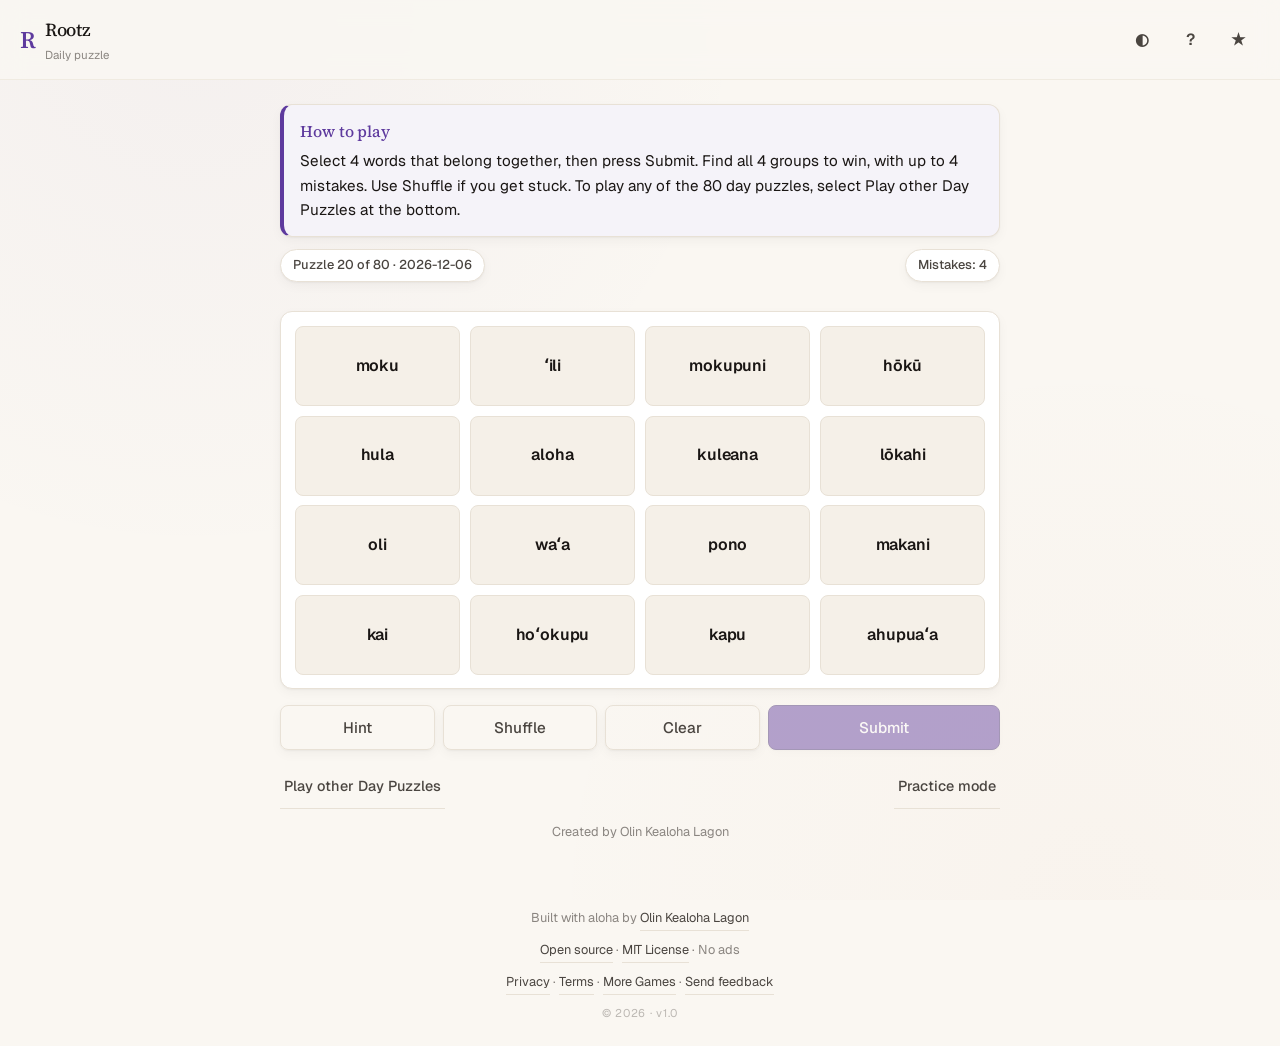
==== commit f5422028: "Add 50 new puzzles (IDs 31-80) and refresh copy" ====
--- a/index.html
+++ b/index.html
@@ -60,7 +60,7 @@
     <main class="main">
       <section class="solvedCard introCard" aria-label="Instructions">
         <div class="solvedLabel">How to play</div>
-        <p class="introText">Select 4 words that belong together, then press Submit. Find all 4 groups to win, with up to 4 mistakes. Use Shuffle if you get stuck. To play any of the 30 day puzzles, select Play other Day Puzzles at the bottom.</p>
+        <p class="introText">Select 4 words that belong together, then press Submit. Find all 4 groups to win, with up to 4 mistakes. Use Shuffle if you get stuck. To play any of the 80 day puzzles, select Play other Day Puzzles at the bottom.</p>
       </section>
 
       <section class="statusRow" aria-live="polite">
@@ -75,6 +75,7 @@
       </section>
 
       <section class="controls">
+        <button class="btn ghost" id="hintBtn" type="button" aria-label="Use hint">Hint</button>
         <button class="btn ghost" id="shuffleBtn" type="button">Shuffle</button>
         <button class="btn ghost" id="clearBtn" type="button">Clear</button>
         <button class="btn primary" id="submitBtn" type="button" disabled>Submit</button>
@@ -101,7 +102,7 @@
         <p>Select 4 words that belong together, then press Submit.</p>
         <p>Find 4 groups of 4. You have 4 mistakes.</p>
         <p>Tip: Use Shuffle if the board feels stuck.</p>
-        <p>To play any of the 30 day puzzles, select Play other Day Puzzles.</p>
+        <p>To play any of the 80 day puzzles, select Play other Day Puzzles.</p>
       </div>
       <div class="modalBottom">
         <button class="btn primary" data-close="howModal" type="button">Got it</button>
--- a/styles.css
+++ b/styles.css
@@ -377,12 +377,54 @@
   opacity: 0.55;
 }
 
+/* Hint highlight: bold terracotta so it cannot be missed and will not
+   be confused with the purple .selected state. */
+@keyframes hintPulse{
+  0%, 100% {
+    box-shadow: 0 0 0 0 rgba(196, 96, 43, 0.55), 0 6px 18px rgba(196, 96, 43, 0.35);
+    transform: scale(1.02);
+  }
+  50% {
+    box-shadow: 0 0 0 10px rgba(196, 96, 43, 0.0), 0 6px 18px rgba(196, 96, 43, 0.35);
+    transform: scale(1.06);
+  }
+}
+.tile.hinted{
+  background: var(--warm) !important;
+  color: #ffffff !important;
+  border-color: var(--warm) !important;
+  font-weight: 700;
+  box-shadow: 0 6px 18px rgba(196, 96, 43, 0.35);
+  animation: hintPulse 0.9s ease-in-out 4;
+  z-index: 2;
+  position: relative;
+}
+.tile.selected.hinted{
+  background: var(--warm) !important;
+  color: #ffffff !important;
+  border-color: var(--accent-deep) !important;
+  outline: 2px solid var(--accent);
+  outline-offset: -2px;
+}
+@media (prefers-reduced-motion: reduce){
+  .tile.hinted{ animation: none; transform: none; }
+}
+
+/* Spent hint button: visually 'used' without looking like 'cannot click' */
+.btn.spent{
+  opacity: 0.45;
+  cursor: not-allowed;
+}
+.btn.spent:hover{
+  background: var(--surface);
+}
+
 /* CONTROLS */
 .controls{
   margin-top: 1rem;
   display: grid;
-  grid-template-columns: 1fr 1fr 1.5fr;
-  gap: 0.5rem;
+  grid-template-columns: repeat(4, minmax(0, 1fr));
+  gap: 0.45rem;
 }
 
 .btn{
@@ -760,6 +802,7 @@
   .board{ gap: 0.5rem; }
   .boardWrap{ padding: 0.85rem; }
   .tile{ font-size: clamp(0.85rem, 2vw, 1rem); min-height: 72px; padding: 0.7rem 0.5rem; }
+  .controls{ grid-template-columns: 1fr 1fr 1fr 1.5fr; gap: 0.5rem; }
   .archiveRow{ grid-template-columns: auto 1fr auto; align-items: center; }
 }
 
@@ -782,7 +825,7 @@
   .boardWrap{ padding: 0.5rem; }
   .board{ gap: 0.3rem; }
   .tile{ min-height: 58px; padding: 0.45rem 0.25rem; }
-  .controls{ gap: 0.4rem; }
+  .controls{ grid-template-columns: 1fr 1fr; gap: 0.4rem; }
   .btn{ padding: 0.7rem 0.6rem; font-size: 0.9rem; }
 }
 
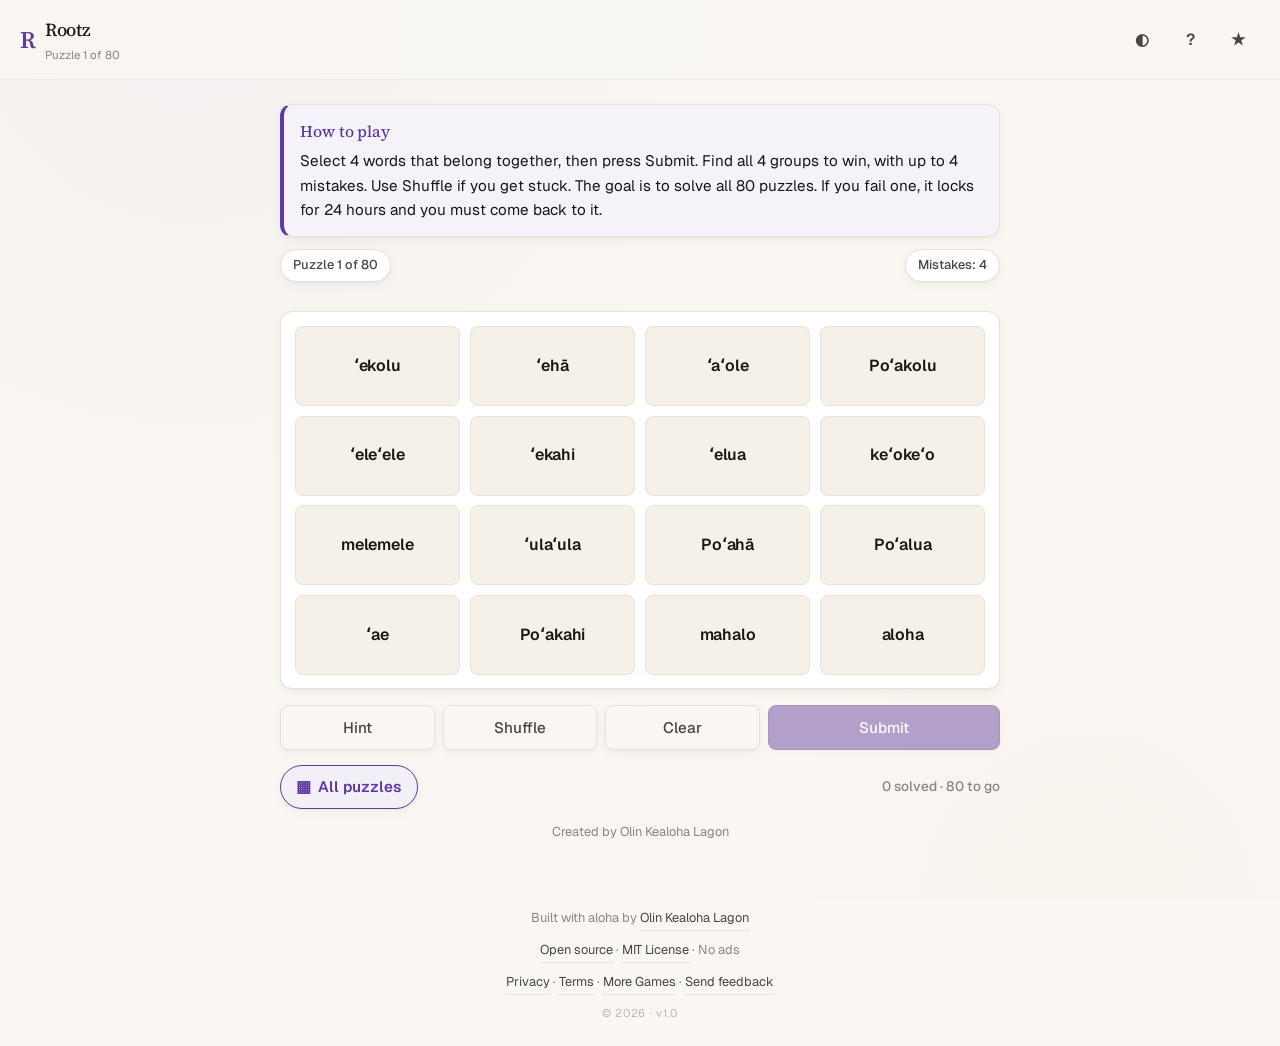
==== commit 5d735527: "Clean end modal, prominent All puzzles button, clearer Locked label" ====
--- a/index.html
+++ b/index.html
@@ -6,7 +6,7 @@
   <meta name="theme-color" content="#faf7f2" media="(prefers-color-scheme: light)">
   <meta name="theme-color" content="#15171c" media="(prefers-color-scheme: dark)">
   <title>Rootz</title>
-  <meta name="description" content="A daily Hawaiian word sorting game. Find 4 groups of 4 words.">
+  <meta name="description" content="A Hawaiian word sorting game. Solve all 80 puzzles.">
   <link rel="manifest" href="manifest.webmanifest">
   <link rel="apple-touch-icon" href="icon-192.png">
   <meta name="apple-mobile-web-app-capable" content="yes">
@@ -40,7 +40,7 @@
         <span class="logo" aria-hidden="true">R</span>
         <span class="brandText">
           <span class="title">Rootz</span>
-          <span class="subtitle" id="subtitle">Daily puzzle</span>
+          <span class="subtitle" id="subtitle">Loading…</span>
         </span>
       </a>
 
@@ -60,7 +60,7 @@
     <main class="main">
       <section class="solvedCard introCard" aria-label="Instructions">
         <div class="solvedLabel">How to play</div>
-        <p class="introText">Select 4 words that belong together, then press Submit. Find all 4 groups to win, with up to 4 mistakes. Use Shuffle if you get stuck. To play any of the 80 day puzzles, select Play other Day Puzzles at the bottom.</p>
+        <p class="introText">Select 4 words that belong together, then press Submit. Find all 4 groups to win, with up to 4 mistakes. Use Shuffle if you get stuck. The goal is to solve all 80 puzzles. If you fail one, it locks for 24 hours and you must come back to it.</p>
       </section>
 
       <section class="statusRow" aria-live="polite">
@@ -70,11 +70,18 @@
 
       <section class="solved" id="solvedGroups" aria-label="Solved groups"></section>
 
-      <section class="boardWrap">
+      <section class="boardWrap" id="boardWrap">
         <div class="board" id="board" role="grid" aria-label="Word board"></div>
       </section>
 
-      <section class="controls">
+      <section class="lockedCard" id="lockedCard" hidden>
+        <div class="lockedIcon" aria-hidden="true">🔒</div>
+        <h3 id="lockedTitle">Puzzle locked</h3>
+        <p id="lockedBody">Locked. Come back later.</p>
+        <button class="btn primary" id="lockedPickBtn" type="button">Pick another puzzle</button>
+      </section>
+
+      <section class="controls" id="controls">
         <button class="btn ghost" id="hintBtn" type="button" aria-label="Use hint">Hint</button>
         <button class="btn ghost" id="shuffleBtn" type="button">Shuffle</button>
         <button class="btn ghost" id="clearBtn" type="button">Clear</button>
@@ -82,8 +89,11 @@
       </section>
 
       <section class="footerRow">
-        <button class="linkBtn" id="archiveBtn" type="button">Play other Day Puzzles</button>
-        <button class="linkBtn" id="practiceBtn" type="button">Practice mode</button>
+        <button class="navBtn" id="archiveBtn" type="button" aria-label="Open all puzzles">
+          <span class="navBtnIcon" aria-hidden="true">▦</span>
+          <span>All puzzles</span>
+        </button>
+        <span class="progressLine" id="progressLine"></span>
       </section>
 
       <p class="creditLine">Created by Olin Kealoha Lagon</p>
@@ -100,9 +110,10 @@
       </div>
       <div class="modalBody">
         <p>Select 4 words that belong together, then press Submit.</p>
-        <p>Find 4 groups of 4. You have 4 mistakes.</p>
-        <p>Tip: Use Shuffle if the board feels stuck.</p>
-        <p>To play any of the 80 day puzzles, select Play other Day Puzzles.</p>
+        <p>Find 4 groups of 4. You have 4 mistakes per puzzle.</p>
+        <p>The goal is to solve all 80 puzzles. Tap All puzzles at the bottom to pick any unsolved one.</p>
+        <p>Fail a puzzle and it locks for 24 hours. You must come back to it. Solved puzzles stay solved forever.</p>
+        <p>Tip: Use Shuffle if the board feels stuck. Use Hint once per puzzle to highlight one group.</p>
       </div>
       <div class="modalBottom">
         <button class="btn primary" data-close="howModal" type="button">Got it</button>
@@ -113,31 +124,45 @@
   <dialog class="modal" id="statsModal" aria-labelledby="statsTitle">
     <div class="modalInner">
       <div class="modalTop">
-        <h2 id="statsTitle">Stats</h2>
+        <h2 id="statsTitle">Progress</h2>
         <button class="iconBtn" data-close="statsModal" type="button" aria-label="Close">✕</button>
       </div>
       <div class="modalBody">
         <div class="statsGrid">
           <div class="statCard">
-            <div class="statNum" id="statPlayed">0</div>
-            <div class="statLbl">Played</div>
+            <div class="statNum" id="statSolved">0</div>
+            <div class="statLbl">Solved</div>
+          </div>
+          <div class="statCard">
+            <div class="statNum" id="statRemaining">80</div>
+            <div class="statLbl">Remaining</div>
+          </div>
+          <div class="statCard">
+            <div class="statNum" id="statAttempts">0</div>
+            <div class="statLbl">Attempts</div>
           </div>
           <div class="statCard">
             <div class="statNum" id="statWinPct">0%</div>
             <div class="statLbl">Win %</div>
           </div>
-          <div class="statCard">
-            <div class="statNum" id="statStreak">0</div>
-            <div class="statLbl">Streak</div>
-          </div>
-          <div class="statCard">
-            <div class="statNum" id="statBest">0</div>
-            <div class="statLbl">Best streak</div>
-          </div>
-        </div>
-      </div>
-      <div class="modalBottom">
-        <button class="btn ghost" id="resetStatsBtn" type="button">Reset stats</button>
+        </div>
+
+        <section class="reminderSection" aria-label="Reminders">
+          <div class="reminderTop">
+            <div>
+              <h3>Reminders</h3>
+              <p class="reminderHelp">Get a friendly nudge when you have not played today. Works best when Rootz is installed to your home screen.</p>
+            </div>
+            <label class="switch" for="reminderToggle">
+              <input type="checkbox" id="reminderToggle">
+              <span class="slider" aria-hidden="true"></span>
+            </label>
+          </div>
+          <p class="reminderStatus" id="reminderStatus"></p>
+        </section>
+      </div>
+      <div class="modalBottom">
+        <button class="btn ghost" id="resetStatsBtn" type="button">Reset progress</button>
         <button class="btn primary" data-close="statsModal" type="button">Close</button>
       </div>
     </div>
@@ -151,11 +176,32 @@
       </div>
       <div class="modalBody">
         <div class="resultLine" id="endSummary"></div>
-        <div class="resultGrid" id="resultGrid" aria-label="Result grid"></div>
-      </div>
-      <div class="modalBottom">
-        <button class="btn ghost" id="copyBtn" type="button">Copy</button>
+        <p class="resultDetail" id="endDetail"></p>
+      </div>
+      <div class="modalBottom">
+        <button class="btn ghost" id="endNextBtn" type="button">Next puzzle</button>
         <button class="btn primary" data-close="endModal" type="button">Done</button>
+      </div>
+    </div>
+  </dialog>
+
+  <dialog class="modal modal-wide" id="pickerModal" aria-labelledby="pickerTitle">
+    <div class="modalInner">
+      <div class="modalTop">
+        <h2 id="pickerTitle">All puzzles</h2>
+        <button class="iconBtn" data-close="pickerModal" type="button" aria-label="Close">✕</button>
+      </div>
+      <div class="modalBody">
+        <div class="pickerLegend" aria-hidden="true">
+          <span class="legSwatch legSolved">✓</span><span class="legLbl">Solved</span>
+          <span class="legSwatch legAttempted"></span><span class="legLbl">Attempted</span>
+          <span class="legSwatch legLocked">🔒</span><span class="legLbl">Locked for 24h</span>
+          <span class="legSwatch legUnsolved"></span><span class="legLbl">New</span>
+        </div>
+        <div class="puzzleGrid" id="puzzleGrid" role="grid" aria-label="All puzzles"></div>
+      </div>
+      <div class="modalBottom">
+        <button class="btn primary" data-close="pickerModal" type="button">Close</button>
       </div>
     </div>
   </dialog>
@@ -191,26 +237,6 @@
       </div>
       <div class="modalBottom">
         <button class="btn primary" data-close="gamesModal" type="button">Close</button>
-      </div>
-    </div>
-  </dialog>
-
-  <dialog class="modal" id="archiveModal" aria-labelledby="archiveTitle">
-    <div class="modalInner">
-      <div class="modalTop">
-        <h2 id="archiveTitle">Play other Day Puzzles</h2>
-        <button class="iconBtn" data-close="archiveModal" type="button" aria-label="Close">✕</button>
-      </div>
-      <div class="modalBody">
-        <div class="archiveRow">
-          <label class="archiveLabel" for="archiveSelect">Puzzle</label>
-          <select id="archiveSelect" class="select"></select>
-          <button class="btn primary" id="openArchiveSelectedBtn" type="button">Play</button>
-        </div>
-        <p class="hint">Playing other days does not affect your daily streak.</p>
-      </div>
-      <div class="modalBottom">
-        <button class="btn primary" data-close="archiveModal" type="button">Close</button>
       </div>
     </div>
   </dialog>
--- a/styles.css
+++ b/styles.css
@@ -468,9 +468,42 @@
 .footerRow{
   margin-top: 0.9rem;
   display: flex;
+  align-items: center;
   justify-content: space-between;
-  gap: 0.5rem;
+  gap: 0.6rem;
   flex-wrap: wrap;
+}
+
+.navBtn{
+  display: inline-flex;
+  align-items: center;
+  gap: 0.45rem;
+  padding: 0.55rem 0.95rem;
+  min-height: var(--tap);
+  background: color-mix(in srgb, var(--accent) 8%, var(--surface));
+  color: var(--accent);
+  border: 1.5px solid var(--accent);
+  border-radius: 999px;
+  font-family: var(--font-body);
+  font-weight: 600;
+  font-size: 0.95rem;
+  cursor: pointer;
+  touch-action: manipulation;
+  box-shadow: var(--shadow);
+  transition: background 0.12s ease, transform 0.08s ease;
+}
+.navBtn:hover{
+  background: var(--accent);
+  color: #ffffff;
+}
+.navBtn:active{ transform: translateY(1px); }
+.navBtn:focus-visible{
+  outline: none;
+  box-shadow: 0 0 0 3px var(--accent-soft);
+}
+.navBtnIcon{
+  font-size: 1rem;
+  line-height: 1;
 }
 
 .linkBtn{
@@ -619,24 +652,18 @@
 }
 
 .resultLine{
-  font-weight: 500;
-  color: var(--ink);
-  margin-bottom: 0.75rem;
-}
-
-.resultGrid{
-  display: grid;
-  grid-template-columns: repeat(4, 1fr);
-  gap: 0.35rem;
-  max-width: 220px;
-}
-
-.square{
-  width: 100%;
-  padding-top: 100%;
-  border-radius: 4px;
-  background: var(--surface-warm);
-  border: 1px solid var(--line);
+  font-family: var(--font-display);
+  font-weight: 500;
+  font-size: 1.2rem;
+  color: var(--ink);
+  margin-bottom: 0.5rem;
+  letter-spacing: -0.01em;
+}
+.resultDetail{
+  margin: 0;
+  color: var(--ink-soft);
+  font-size: 0.92rem;
+  line-height: 1.5;
 }
 
 .hint{
@@ -698,6 +725,226 @@
   outline: none;
   border-color: var(--accent);
   box-shadow: 0 0 0 2px var(--accent-soft);
+}
+
+[hidden]{ display: none !important; }
+
+/* PROGRESS LINE in footerRow */
+.progressLine{
+  font-size: 0.85rem;
+  color: var(--ink-muted);
+  align-self: center;
+  font-weight: 500;
+}
+
+/* LOCKED CARD shown in place of the board when current puzzle is locked */
+.lockedCard{
+  margin-top: 1rem;
+  padding: 2rem 1.25rem;
+  text-align: center;
+  background: color-mix(in srgb, var(--warm) 8%, var(--surface));
+  border: 1px solid color-mix(in srgb, var(--warm) 25%, var(--line));
+  border-radius: var(--radius);
+  box-shadow: var(--shadow);
+}
+.lockedIcon{
+  font-size: 2.5rem;
+  line-height: 1;
+  margin-bottom: 0.5rem;
+}
+.lockedCard h3{
+  font-family: var(--font-display);
+  font-weight: 500;
+  font-size: 1.25rem;
+  margin: 0 0 0.4rem;
+  color: var(--ink);
+}
+.lockedCard p{
+  margin: 0 0 1rem;
+  color: var(--ink-soft);
+  font-size: 0.95rem;
+  line-height: 1.5;
+}
+
+/* PUZZLE PICKER GRID */
+.modal.modal-wide{
+  max-width: 720px;
+}
+.pickerLegend{
+  display: flex;
+  align-items: center;
+  flex-wrap: wrap;
+  gap: 0.35rem;
+  font-size: 0.78rem;
+  color: var(--ink-muted);
+  margin-bottom: 0.85rem;
+  padding-bottom: 0.7rem;
+  border-bottom: 1px solid var(--line-soft);
+}
+.legSwatch{
+  display: inline-grid;
+  place-items: center;
+  width: 16px;
+  height: 16px;
+  border-radius: 3px;
+  border: 1px solid var(--line);
+  font-size: 9px;
+  line-height: 1;
+}
+.legSolved{ background: var(--warm); border-color: var(--warm); color: #ffffff; }
+.legAttempted{ background: color-mix(in srgb, var(--accent) 12%, var(--surface)); border-color: var(--accent); }
+.legLocked{ background: var(--surface-warm); border-color: var(--ink-muted); opacity: 0.7; }
+.legUnsolved{ background: var(--surface-warm); }
+.legLbl{ margin-right: 0.6rem; }
+
+.puzzleGrid{
+  display: grid;
+  grid-template-columns: repeat(auto-fit, minmax(46px, 1fr));
+  gap: 6px;
+}
+.pcell{
+  aspect-ratio: 1 / 1;
+  border-radius: 8px;
+  border: 1px solid var(--line);
+  background: var(--surface-warm);
+  color: var(--ink-soft);
+  font-family: var(--font-body);
+  font-weight: 600;
+  font-size: 0.92rem;
+  cursor: pointer;
+  position: relative;
+  display: grid;
+  place-items: center;
+  touch-action: manipulation;
+  transition: transform 0.08s ease, background 0.12s ease, border-color 0.12s ease;
+}
+.pcell .pn{ line-height: 1; }
+.pcell .pm{
+  position: absolute;
+  top: 2px;
+  right: 4px;
+  font-size: 0.6rem;
+  line-height: 1;
+}
+.pcell:hover{ transform: scale(1.05); }
+.pcell:focus-visible{
+  outline: none;
+  border-color: var(--accent);
+  box-shadow: 0 0 0 2px var(--accent-soft);
+}
+.pcell.solved{
+  background: var(--warm);
+  border-color: var(--warm);
+  color: #ffffff;
+}
+.pcell.solved .pm{ color: #ffffff; }
+.pcell.attempted{
+  background: color-mix(in srgb, var(--accent) 10%, var(--surface));
+  border-color: var(--accent);
+  color: var(--ink);
+}
+.pcell.locked{
+  background: var(--surface-warm);
+  border-color: var(--ink-muted);
+  color: var(--ink-muted);
+  opacity: 0.65;
+  cursor: not-allowed;
+}
+.pcell.locked:hover{ transform: none; }
+.pcell.unsolved{
+  background: var(--surface-warm);
+  color: var(--ink-soft);
+}
+.pcell.current{
+  outline: 2px solid var(--accent);
+  outline-offset: 1px;
+}
+
+/* REMINDERS */
+.reminderSection{
+  margin-top: 1rem;
+  padding-top: 1rem;
+  border-top: 1px solid var(--line-soft);
+}
+.reminderTop{
+  display: flex;
+  align-items: flex-start;
+  justify-content: space-between;
+  gap: 0.75rem;
+}
+.reminderTop h3{
+  margin: 0 0 0.25rem;
+  font-family: var(--font-display);
+  font-weight: 500;
+  font-size: 1rem;
+  color: var(--ink);
+  letter-spacing: -0.005em;
+}
+.reminderHelp{
+  margin: 0;
+  font-size: 0.82rem;
+  color: var(--ink-muted);
+  line-height: 1.45;
+}
+.reminderStatus{
+  margin: 0.6rem 0 0;
+  font-size: 0.78rem;
+  color: var(--ink-muted);
+  font-style: italic;
+  min-height: 1em;
+}
+.reminderStatus.ok{ color: var(--success); font-style: normal; }
+.reminderStatus.warn{ color: var(--warm); font-style: normal; }
+
+/* Toggle switch */
+.switch{
+  position: relative;
+  display: inline-block;
+  width: 46px;
+  height: 26px;
+  flex: none;
+  cursor: pointer;
+}
+.switch input{
+  opacity: 0;
+  width: 0;
+  height: 0;
+}
+.switch .slider{
+  position: absolute;
+  inset: 0;
+  background: var(--line);
+  border: 1px solid var(--line);
+  border-radius: 999px;
+  transition: background 0.15s ease, border-color 0.15s ease;
+}
+.switch .slider::before{
+  content: "";
+  position: absolute;
+  width: 20px;
+  height: 20px;
+  left: 2px;
+  top: 2px;
+  background: var(--surface);
+  border-radius: 50%;
+  transition: transform 0.18s ease, background 0.15s ease;
+  box-shadow: 0 1px 2px rgba(0,0,0,0.2);
+}
+.switch input:checked + .slider{
+  background: var(--accent);
+  border-color: var(--accent);
+}
+.switch input:checked + .slider::before{
+  transform: translateX(20px);
+  background: #ffffff;
+}
+.switch input:focus-visible + .slider{
+  box-shadow: 0 0 0 2px var(--accent-soft);
+}
+
+@media (max-width: 360px){
+  .pcell{ font-size: 0.82rem; }
+  .puzzleGrid{ grid-template-columns: repeat(auto-fit, minmax(40px, 1fr)); gap: 4px; }
 }
 
 /* MORE GAMES MODAL */
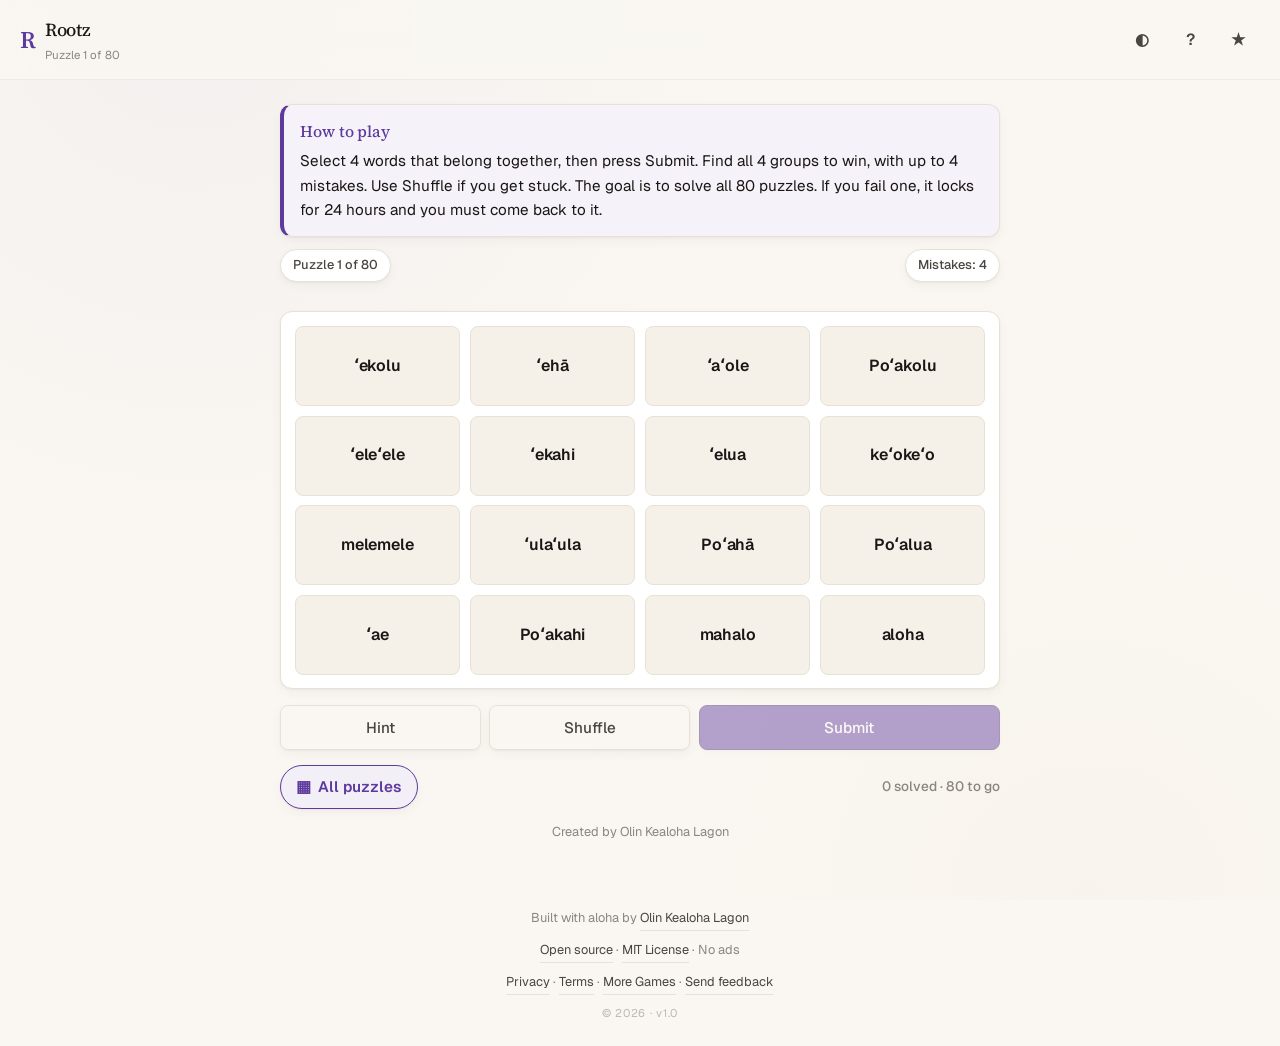
==== commit 5a372a9e: "Drop Clear button; controls row is now Hint, Shuffle, Submit" ====
--- a/index.html
+++ b/index.html
@@ -84,7 +84,6 @@
       <section class="controls" id="controls">
         <button class="btn ghost" id="hintBtn" type="button" aria-label="Use hint">Hint</button>
         <button class="btn ghost" id="shuffleBtn" type="button">Shuffle</button>
-        <button class="btn ghost" id="clearBtn" type="button">Clear</button>
         <button class="btn primary" id="submitBtn" type="button" disabled>Submit</button>
       </section>
 
--- a/styles.css
+++ b/styles.css
@@ -423,8 +423,8 @@
 .controls{
   margin-top: 1rem;
   display: grid;
-  grid-template-columns: repeat(4, minmax(0, 1fr));
-  gap: 0.45rem;
+  grid-template-columns: repeat(3, minmax(0, 1fr));
+  gap: 0.5rem;
 }
 
 .btn{
@@ -1049,7 +1049,7 @@
   .board{ gap: 0.5rem; }
   .boardWrap{ padding: 0.85rem; }
   .tile{ font-size: clamp(0.85rem, 2vw, 1rem); min-height: 72px; padding: 0.7rem 0.5rem; }
-  .controls{ grid-template-columns: 1fr 1fr 1fr 1.5fr; gap: 0.5rem; }
+  .controls{ grid-template-columns: 1fr 1fr 1.5fr; gap: 0.55rem; }
   .archiveRow{ grid-template-columns: auto 1fr auto; align-items: center; }
 }
 
@@ -1072,8 +1072,8 @@
   .boardWrap{ padding: 0.5rem; }
   .board{ gap: 0.3rem; }
   .tile{ min-height: 58px; padding: 0.45rem 0.25rem; }
-  .controls{ grid-template-columns: 1fr 1fr; gap: 0.4rem; }
-  .btn{ padding: 0.7rem 0.6rem; font-size: 0.9rem; }
+  .controls{ grid-template-columns: repeat(3, minmax(0, 1fr)); gap: 0.4rem; }
+  .btn{ padding: 0.7rem 0.5rem; font-size: 0.9rem; }
 }
 
 /* Landscape on short phones */
